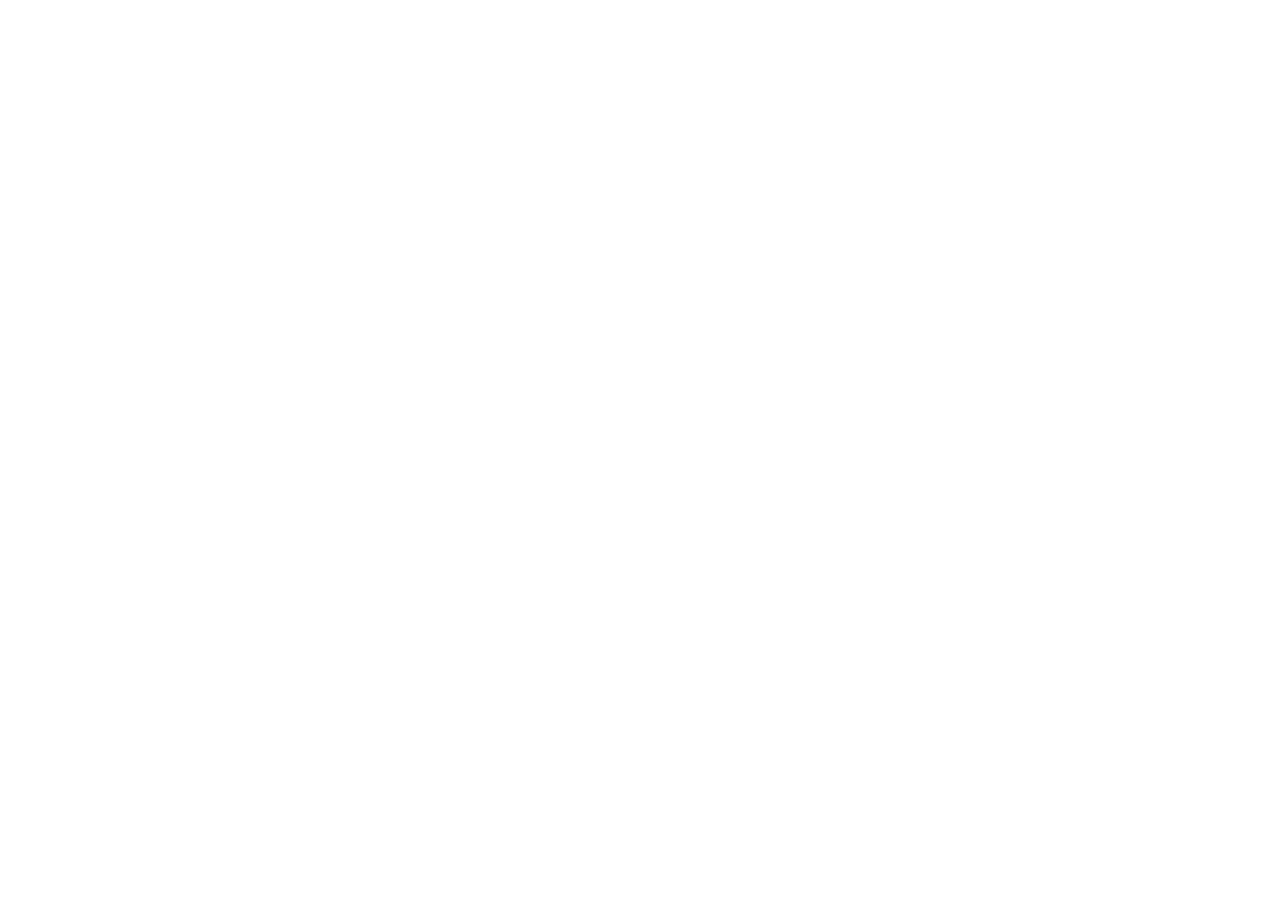
==== site_1/site_1.html @ cb24ccab "maj 1" ====
<!DOCTYPE html>
<html lang="en">
<head>
    <meta charset="UTF-8">
    <meta http-equiv="X-UA-Compatible" content="IE=edge">
    <meta name="viewport" content="width=device-width, initial-scale=1.0">
    <link rel="stylesheet" href="site_1_styles.css">
    <title>Site_MelVin</title>
</head>
<body>

    <div class="bd">
        
    </div>
    
</body>
</html>
---- site_1/site_1_styles.css ----
*,
*::before,
*::after{
    box-sizing: border-box;
    font-family: 'systen-ui', sans-serif;
    margin: 0;
    padding: 0;
    outline: none;
}
.bd{
    position: relative;
    height: 100vh;
    width: 100%;
    padding: 0 8%;
    background:url(../image/fd.jpg) center;
    background-size: cover;

}
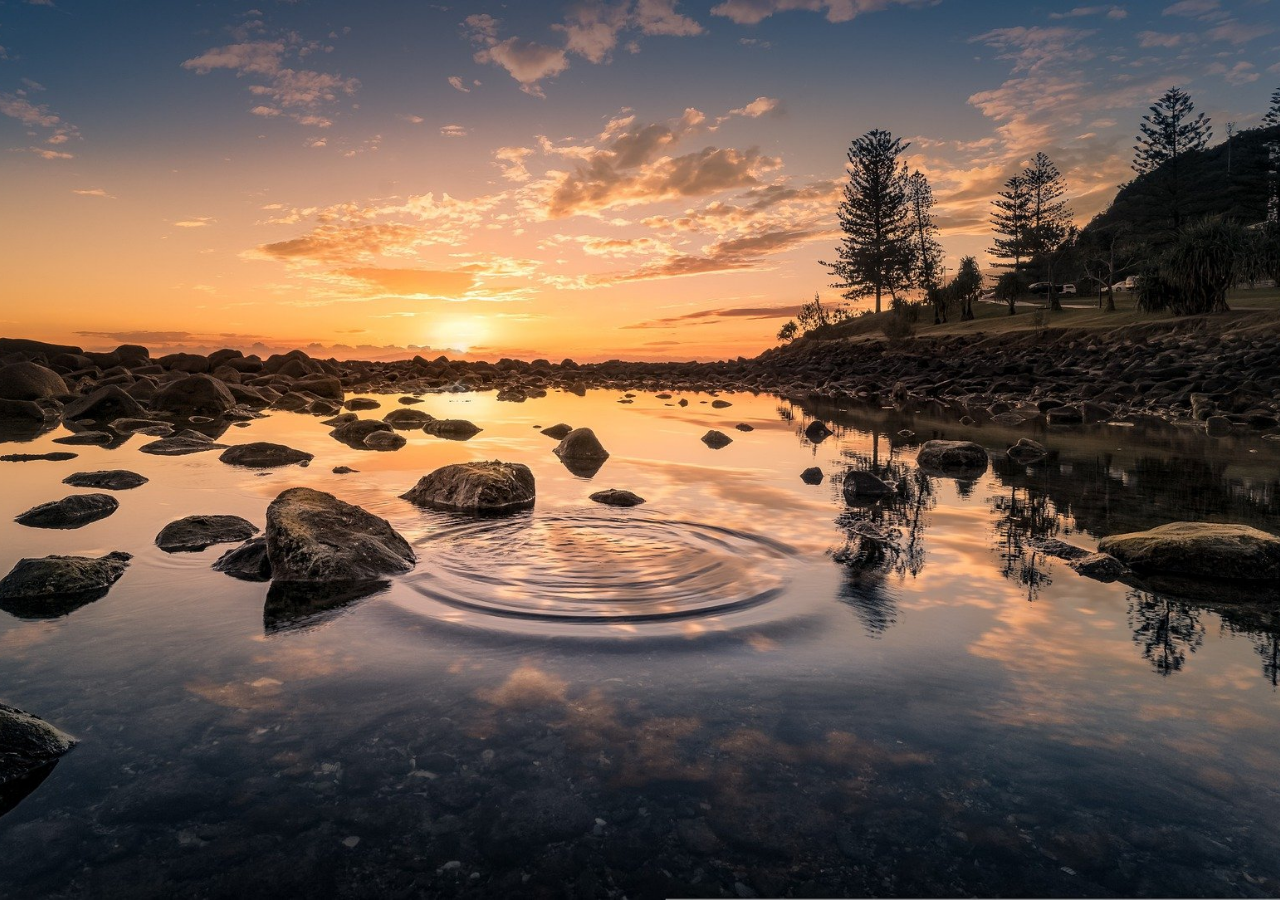
==== commit 477e1d8d: "maj 3" ====
--- a/site_1/site_1.html
+++ b/site_1/site_1.html
@@ -9,7 +9,7 @@
 </head>
 <body>
 
-    <div class="bd">
+    <div class="contenaire">
         
     </div>
     
--- a/site_1/site_1_styles.css
+++ b/site_1/site_1_styles.css
@@ -7,12 +7,9 @@
     padding: 0;
     outline: none;
 }
-.bd{
+.contenaire{
+    background: url(../assets/first-page-resource/image/lake.jpg) center/cover;
     position: relative;
     height: 100vh;
     width: 100%;
-    padding: 0 8%;
-    background:url(../image/fd.jpg) center;
-    background-size: cover;
-
 }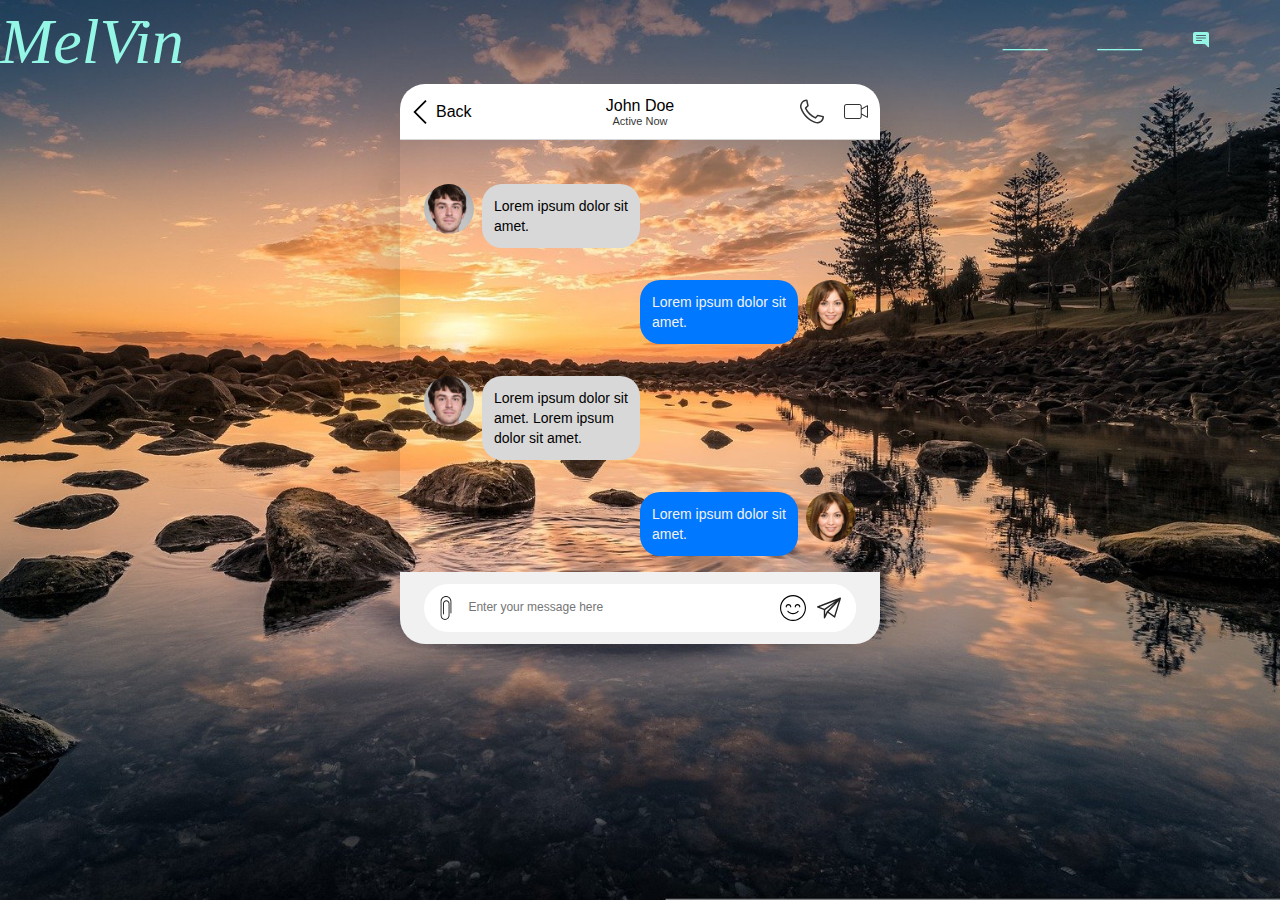
==== commit aceb254b: "maj 4" ====
--- a/site_1/site_1.html
+++ b/site_1/site_1.html
@@ -10,8 +10,85 @@
 <body>
 
     <div class="contenaire">
-        
-    </div>
+        <nav>
+            <a href="#" class="logo">MelVin</a>
+            <ul class="pointer">
+                <li><a href="#">_____</a></li>
+                <li><a href="#">_____</a></li>
+                <li>
+                    <button class="btn pointer" id="buttonres">
+                        <svg xmlns="http://www.w3.org/2000/svg" width="16" height="16" fill="currentColor" class="bi bi-chat-right-text-fill" viewBox="0 0 16 16">
+                            <path d="M16 2a2 2 0 0 0-2-2H2a2 2 0 0 0-2 2v8a2 2 0 0 0 2 2h9.586a1 1 0 0 1 .707.293l2.853 2.853a.5.5 0 0 0 .854-.353V2zM3.5 3h9a.5.5 0 0 1 0 1h-9a.5.5 0 0 1 0-1zm0 2.5h9a.5.5 0 0 1 0 1h-9a.5.5 0 0 1 0-1zm0 2.5h5a.5.5 0 0 1 0 1h-5a.5.5 0 0 1 0-1z"/>
+                          </svg>
+                    </button>
+                </li>
+            </ul>
+        </nav>
+
+        <div class="chat-global">
+
+            <div class="nav-top">
+                <div class="location">
+                    <img src="../assets/first-page-resource/chat/left-chevron.svg" class="pointer">
+                    <p class="pointer">Back</p>
+                </div>
+
+                <div class="utilisateur">
+                    <p>John Doe</p>
+                    <p>Active Now</p>
+                </div>
+
+                <div class="logos-call">
+                    <img src="../assets/first-page-resource/chat/phone.svg" class="pointer">
+                    <img src="../assets/first-page-resource/chat/video-camera.svg" class="pointer">
+                </div>
+            </div>
+
+            <div class="conversation">
+                <div class="talk left">
+                    <img src="../assets/first-page-resource/chat/avatar2.jpg">
+                    <p>Lorem ipsum dolor sit amet.</p>
+                </div>
+                <div class="talk right">
+                    <p>Lorem ipsum dolor sit amet.</p>
+                    <img src="../assets/first-page-resource/chat/avatar1.jpg">
+                </div>
+                <div class="talk left">
+                    <img src="../assets/first-page-resource/chat/avatar2.jpg">
+                    <p>Lorem ipsum dolor sit amet. Lorem ipsum dolor sit amet.</p>
+                </div>
+                <div class="talk right">
+                    <p>Lorem ipsum dolor sit amet.</p>
+                    <img src="../assets/first-page-resource/chat/avatar1.jpg">
+                </div>
+        </div>
+
+
+    <form class="chat-form">
+
+        <div class="container-inputs-stuffs">
+
+            <div class="files-logo-cont">
+                <img src="../assets/first-page-resource/chat/paperclip.svg" class="pointer">
+            </div>
+
+            <div class="group-inp">
+                <textarea placeholder="Enter your message here" minlength="1" maxlength="1500"></textarea>
+                <img src="../assets/first-page-resource/chat/smile.svg" class="pointer">
+            </div>
+
+
+            <button class="submit-msg-btn">
+                <img src="../assets/first-page-resource/chat/send.svg" class="pointer">
+            </button>
+        </div>
+
+    </form>
+</div>
+
+<script>
+    
+</script>
     
 </body>
 </html>--- a/site_1/site_1_styles.css
+++ b/site_1/site_1_styles.css
@@ -12,4 +12,274 @@
     position: relative;
     height: 100vh;
     width: 100%;
+}
+nav {
+    display: flex;
+    justify-content: space-between;
+    align-items: center;
+    flex-wrap: wrap;
+    padding: 5px 0;
+}
+.logo{
+    cursor: default;
+}
+nav .logo{
+    width: 120px;
+    font-size: 4rem;
+    font-style: oblique;
+    font-family: "logo" ;
+    text-decoration: none;
+    color: #94f7e6;
+}
+.pointer{
+    cursor: pointer;
+}
+nav ul{
+    display: flex;
+    justify-content: flex-end;
+    align-items: center;
+    flex: 1;
+    padding-right: 40px;
+    text-align: right;
+    list-style-type: none;
+}
+nav ul li{
+    margin-right: 10px;
+
+}
+nav ul li a {
+    padding: 10px 20px;
+    text-decoration: none;
+    color: #94f7e6;
+    font-size: 16px;
+}
+a.btn{
+    padding: 10px 20px;
+    font-size: 1.2rem;
+    font-weight: bold;
+    font-style:italic;
+    margin-top: 0;
+    background-color: transparent;
+    color: #94f7e6;
+    border: 1px solid transparent;
+    transition: border-color .4s;
+    text-decoration: none;
+}
+
+a.btn:hover{
+    border-color: #94f7e6;
+
+}
+
+a.btn{
+    padding: 10px 20px;
+    font-size: 1.2rem;
+    font-weight: bold;
+    font-style:italic;
+    margin-top: 0;
+    background-color: transparent;
+    color: #94f7e6;
+    border: 1px solid transparent;
+    transition: border-color .4s;
+}
+a.btn:hover{
+    border-color: #94f7e6;
+
+}
+
+button.btn{
+    padding: 10px 20px;
+    font-size: 1.2rem;
+    font-weight: bold;
+    font-style:italic;
+    margin-top: 0;
+    background-color: transparent;
+    color: #94f7e6;
+    border: 1px solid transparent;
+    transition: border-color .4s;
+}
+button.btn:hover{
+    border-color: #94f7e6;
+
+}
+
+.chat-global {
+    width: 480px;
+    height: 560px;
+    margin: 0 auto;
+    border-radius: 25px;
+    box-shadow: 0 30px 70px 0px rgba(0,0,0,0.2);
+    display: flex;
+    justify-content: flex-end;
+    flex-direction: column;
+    position: relative;
+}
+
+.nav-top {
+    position: absolute;
+    background: #fff;
+    top: 0px;
+    width: 100%;
+    height: 56px;
+    display: flex;
+    justify-content: space-between;
+    border-bottom: 1px solid rgba(51,51,51,0.2);
+    border-top-left-radius: 25px;
+    border-top-right-radius: 25px;
+}
+
+.location {
+    width: 80px;
+    display: flex;
+    align-items: center;
+}
+.location img {
+    width: 24px;
+    margin-left: 8px;
+}
+.location p {
+    font-size: 16px;
+    margin-left: 4px;
+}
+
+.utilisateur {
+    width: 80px;
+    display: flex;
+    justify-content: center;
+    align-items: center;
+    flex-direction: column;
+}
+
+.utilisateur p:nth-child(1){
+    font-size: 16px;
+}
+.utilisateur p:nth-child(2){
+    font-size: 11px;
+    opacity: 0.8;
+}
+
+.logos-call {
+    width: 80px;
+    display: flex;
+}
+.logos-call img {
+    margin-right: 20px;
+    width: 24px
+}
+
+.conversation {
+    width: 90%;
+    margin: 0 auto;
+    display: flex;
+    flex-direction: column;
+    justify-content: flex-end;
+    overflow:hidden;
+}
+.talk {
+    margin: 16px 0;
+    color: #f1f1f1;
+    display: flex;
+    align-items: center;
+    font-size: 14px;
+    width: 50%;
+  
+}
+.talk img {
+    width: 50px;
+    border-radius: 50%;
+    margin-bottom: auto;
+}
+
+.talk p {
+    padding: 12px;
+    line-height: 20px;
+    border-radius: 20px;
+    background: #000; 
+}
+.right {
+    margin-left: auto;
+}
+.right p {
+    margin-right: 8px;
+    background:#0078FF;
+}
+.left p {
+    margin-left: 8px;
+    background: rgb(216,216,216);
+    color: #000;
+}
+
+
+.chat-form {
+    flex-shrink: 0;
+    width: 100%;
+    height: 72px;
+    border-bottom-left-radius: 25px;
+    border-bottom-right-radius: 25px;
+    background: #f1f1f1;
+    display: flex;
+    align-items: center;
+    justify-content: center;
+}
+
+.container-inputs-stuffs {
+    background: #fff;
+    display: flex;
+    width: 90%;
+    height: 48px;
+    border-radius: 9999px;
+}
+
+.group-inp {
+    width: 90%;
+    height: 100%;
+    display: flex;
+    justify-content: space-between;
+    align-items: center;
+}
+.group-inp img {
+    width: 26px;
+}
+.group-inp textarea {
+    resize: none;
+    border: none;
+    outline: none;
+    padding-left: 8px;
+    font-size: 12px;
+    width: 100%;
+    height: 32px;
+    padding-top: 8px;
+    font-family: Arial, Helvetica, sans-serif;
+}
+
+.files-logo-cont {
+    border-top-left-radius: 25px;
+    border-bottom-left-radius: 25px;
+    padding-left: 8px;
+    display: block;
+    height: 100%;
+    width: 40px;
+    display: flex;
+    justify-content: center;
+    align-items: center;
+    cursor: pointer;
+}
+.files-logo-cont img {
+    width: 24px;
+}
+
+.submit-msg-btn {
+    background: #fff;
+    border-top-right-radius: 25px;
+    border-bottom-right-radius: 25px;
+    width: 56px;
+    border: none;
+    display: flex;
+    padding-right: 4px;
+    justify-content: center;
+    align-items: center;
+}
+
+.submit-msg-btn img {
+    width: 24px;
 }